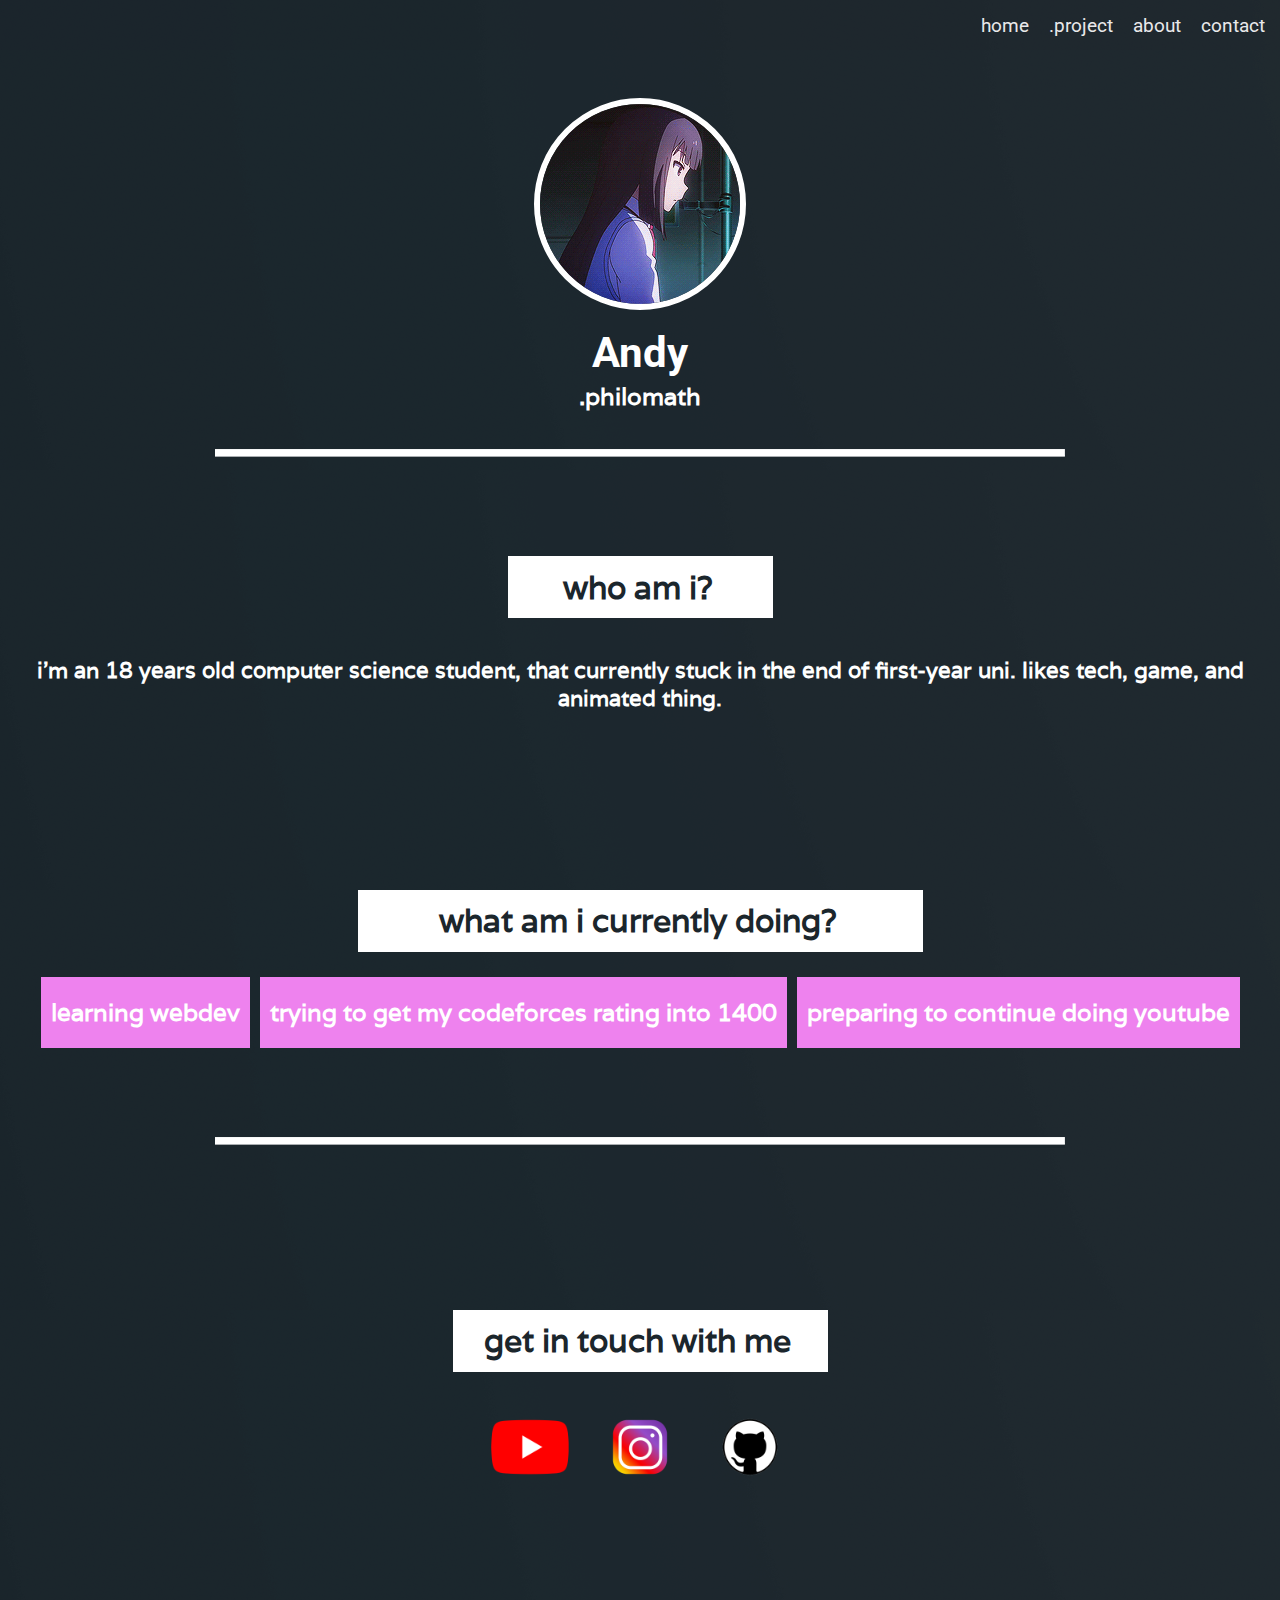
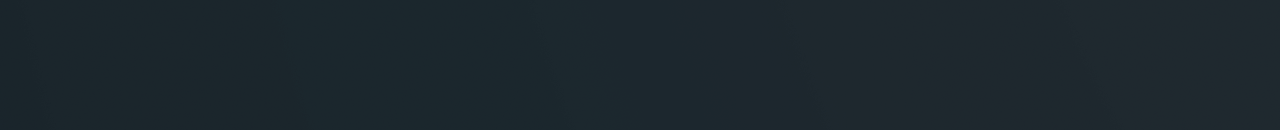
==== index.html @ 6e08b859 "Add files via upload" ====
<!DOCTYPE html>
<html>
    <head>
        <link rel="shortcut icon" href="favicon.ico"/>
        <link rel="stylesheet" href="style.css">
        <link href="https://fonts.googleapis.com/css2?family=Varela&display=swap" rel="stylesheet">
        <link href="https://fonts.googleapis.com/css2?family=Roboto:wght@900&display=swap" rel="stylesheet">
    </head>
    <body>
        <header>
            <nav class = "containerNav">
                <ul>
                    <li><a href = "index.html">home</a></li>
                    <li><a href = "notfound.html">.project</a></li>
                    <li><a href = "#about">about</a></li>
                    <li><a href = "#contact">contact</a></li>
                </ul>
            </nav>
        </header>
        <div class = "content">
            <div>
                <img src = "img/pic.gif" class = "pic"/>
            </div>
            <div class = "text_in_content">
                <h1>Andy</h1>
                <h3>.philomath</h3>
            </div>
            <div>
                <img src="img/whiteLine.png" class = "line_pic">
            </div>
        </div>
        <div id = "about">
            <div class = "sContent">
                <div class = "boxed_text">
                    <h1 class = "boxed">who am i?</h1>
                </div>
                <div class = "description">
                    <p>
                        <strong>i'm an 18 years old computer science student, that currently stuck in the end of first-year uni. likes tech, game, and animated thing.</strong> 
                    </p>
                </div>
            </div>
        </div>
        <div class = "sContento">
            <div class = "boxed_texto">
                <h1 class = "boxed">what am i currently doing?</h1>
            </div>
            <div class = "containerDesc">
                <div class = "webdev"><a href = "index.html"><h2>learning webdev</h2></a></div>
                <div class = "codeforces"><a><h2>trying to get my codeforces rating into 1400</h2></a></div>
                <div class = "youtube"><a><h2>preparing to continue doing youtube</h2></a></div>
            </div>
            <div>
                <img src="img/whiteLine.png" class = "line_pics">
            </div>
        </div>
        <div id = "contact">
            <div class = "sContents">
                <div class = "boxed_textt">
                    <h1 class = "boxed">get in touch with me</h1>
                </div>
                <div class = "containerDescPic">
                    <div class = "youtube"><a href = "https://www.youtube.com/channel/UCc-7RF9Koof6JtvcoySKASQ?view_as=subscriber" target="_blank"><img src="img/youtubeLogo.png"/></a></div>
                    <div class = "instagram"><a href = "https://www.instagram.com/butrahandisyaa/" target="_blank"><img src="img/instagramLogo.png"/></a></div>
                    <div class = "github"><a href = "https://github.com/Andyoshino" target="_blank"><img src="img/githubLogo.png"/></a></div>
                </div>
            </div>
        </div>
    </body>
</html>
---- style.css ----
<<<<<<< HEAD
html {
    scroll-behavior: smooth;
}

body {
    margin: 0;
    font-family: 'Roboto';
    background: rgb(33, 33, 44);
}

.containerNav {
    background-image: url("img/bgNav.png") ;
    opacity: 0.9;
    width: 100%;
    height: 50px;
    display: flex;
    justify-content: flex-end;
    align-items: center;
    color: white;
    font-size: 120%;
}

.containerNav ul li {
    display: inline-block;
    padding: 0 15px 0 0;
}

.content {
    color: white;
    width: 100%;
    height: 420px;
    background-image: url("img/bgNav.png");
    display: flex;
    justify-content: space-evenly;
    align-items: center;
    flex-direction: column;
}

.sContent {
    color: white;
    width: 100%;
    height: 420px;
    background-image: url("img/bgNav.png");
    display: flex;
    justify-content: space-evenly;
    align-items: center;
    flex-direction: column;
}

.sContento {
    color: white;
    width: 100%;
    height: 420px;
    background-image: url("img/bgNav.png");
    display: flex;
    justify-content: flex-start;
    align-items: center;
    flex-direction: column;
}

.pic {
    border-radius: 50%;
    position: relative;
    top: 42px;
    border: 6px solid white;
}

.text_in_content {
    text-align: center;
    font-size: 130%;
    position: relative;
    top: 22px;
}

.description {
    font-family: 'Varela';
    font-size: 135%;
    text-align: center;
    position: relative;
    top: -70px;
}

.descriptionto {
    font-family: 'Varela';
    font-size: 135%;
    text-align: center;
    position: relative;
    top: 20px;
}

h3 {
    font-family: 'Varela';
    position: relative;
    top: -25px
}

.line_pic {
    size: 5px;
}

.line_pics {
    size: 5px;
    position: relative;
    top: 100px;
}

a {
    text-decoration: none;
    color: inherit;
    transition: 0.3s;
    opacity: 1;
}

a:hover {
    opacity: 0.6;
}

.boxed_text {
    text-align: center;
    width: 250px;
    height: 60px;
    padding: 1px 10px 1px 5px;
    font-family: 'Varela';
    display: inline-block;
    color: #1b262c;
    background-color: white;
}

.boxed_textt {
    text-align: center;
    width: 360px;
    height: 60px;
    padding: 1px 10px 1px 5px;
    font-family: 'Varela';
    display: inline-block;
    color: #1b262c;
    background-color: white;
    po
}

.boxed_texto {
    text-align: center;
    width: 550px;
    height: 60px;
    padding: 1px 10px 1px 5px;
    font-family: 'Varela';
    display: inline-block;
    color: #1b262c;
    background-color: white;
}

.boxed {
    position: relative;
    top: -12px;
}

.containerDesc {
    font-family: 'Varela';
    display: flex;
    justify-content: space-around;
    align-items: center;
    position: relative;
    top: 20px;
}

.containerDesc div {
    margin: 5px;
    padding: 0 10px 0 10px;
    display: inline-block;
    background-color: violet;
    opacity: 1;
    transition: 0.1s;
}

.containerDesc div:hover {
    color: #1b262c;
    background-color: white;
}

.sContents {
    color: white;
    width: 100%;
    height: 420px;
    background-image: url("img/bgNav.png");
    display: flex;
    justify-content: flex-start;
    align-items: center;
    flex-direction: column;
}

.containerDescPic {
    font-family: 'Varela';
    display: flex;
    justify-content: space-around;
    align-items: center;
    position: relative;
    top: 20px;
}
.containerDescPic div {
    margin: 5px;
}
.containerDescPic div img {
    height: 100px;
    width: 100px;
    background-image: inherit;
    transition: 0.7s;
    border-radius: 100%;
}

.containerDescPic div img:hover {
   border-radius: 50%;
   background-color: white;
}

.containerDescPic a {
    opacity: 1;
}

#notfound {
    background-image: url("img/bgNav.png");
    display: flex;
    justify-content: space-evenly;
    align-items: center;
    flex-direction: column;
    font-family: 'Varela';
    color: #1b262c;
}

#notfound .contentNotFound {
    text-align: center;
    display: block;
    background: white;
    position: relative;
    top: 400px;
    padding: 5px 15px 5px 15px;
=======

html {
    scroll-behavior: smooth;
}

body {
    font-family: Roboto;
    margin: 0;
    padding: 0;
    color: white;
}

.profile img {
    width: 50px;
    height: auto;
    position: relative;
    top: 14px;
}

nav {
    width: 100%;
    background-image: url("images/bodyBackgroundRev.png");
    display: block;
    top: 0;
}
nav ul {
    text-align: right;
    margin: 0;
    padding: 0;
}
nav ul li {
    color: white;
    display: inline-block;
    padding: 0 40px 0 0;
    position: relative;
    right: 40px;
}

#home {
    text-align: center;
    background-image: url("images/bodyBackgroundRev.png");
    background-size: 100%;
    font-size: 150%;
    height: 1500px;
    display: inline-block;
    width:100%;
    position: auto;
    margin: 0;
    padding: 0;
}

footer {
    background-image: url("images/bodyBackgroundRev.png");
    height: 50px;
    width: 100%;
    text-align: center;
}
footer div {
    color: white;
}
footer div ul {
    list-style-type: none;
}
footer div ul li {
    position: relative;
    top: 15px;
    display: inline-block;
    font-size: 120%;
}
#info {
    margin: 0px;
    padding: 0px;
    text-align: center;
    background: white;
    height: 1000px;
    display: inline-block;
    width:100%;
    font-size: 200%;
    position: auto;
    top: 900px;
}

a {
    text-decoration: none;
    color: inherit;
}

.clickable {
    color: #152127;
    padding: 5px 10px;
    background-color: white;
    border-radius: 10px;
    opacity: 0.6;
    transition: 0.3s;
}
.clickable:hover {
    opacity: 1;
}

.navClickable a {
    opacity: 1;
    transition: 0.3s;
}
.navClickable a:hover {
    opacity: 0.6;
}


.coolThing {
    position: fixed;
    bottom: 5px;
    color: black;
}

.pesan {
    padding: 15%;
}
.white {
    color: #152027;
    position: relative;
    top: 120px;
}
#pesanSalam {
    font-family: Arial, Helvetica, sans-serif;
    color: #152127;
    background: white;
    display: inline-table;
    padding: 1px 5px;
}
/* changeBg.html */
#changeBg {
    color: black;
    background: white;
>>>>>>> 2e26b08b5273257c3ab16e87a4d7effd8ab40610
}
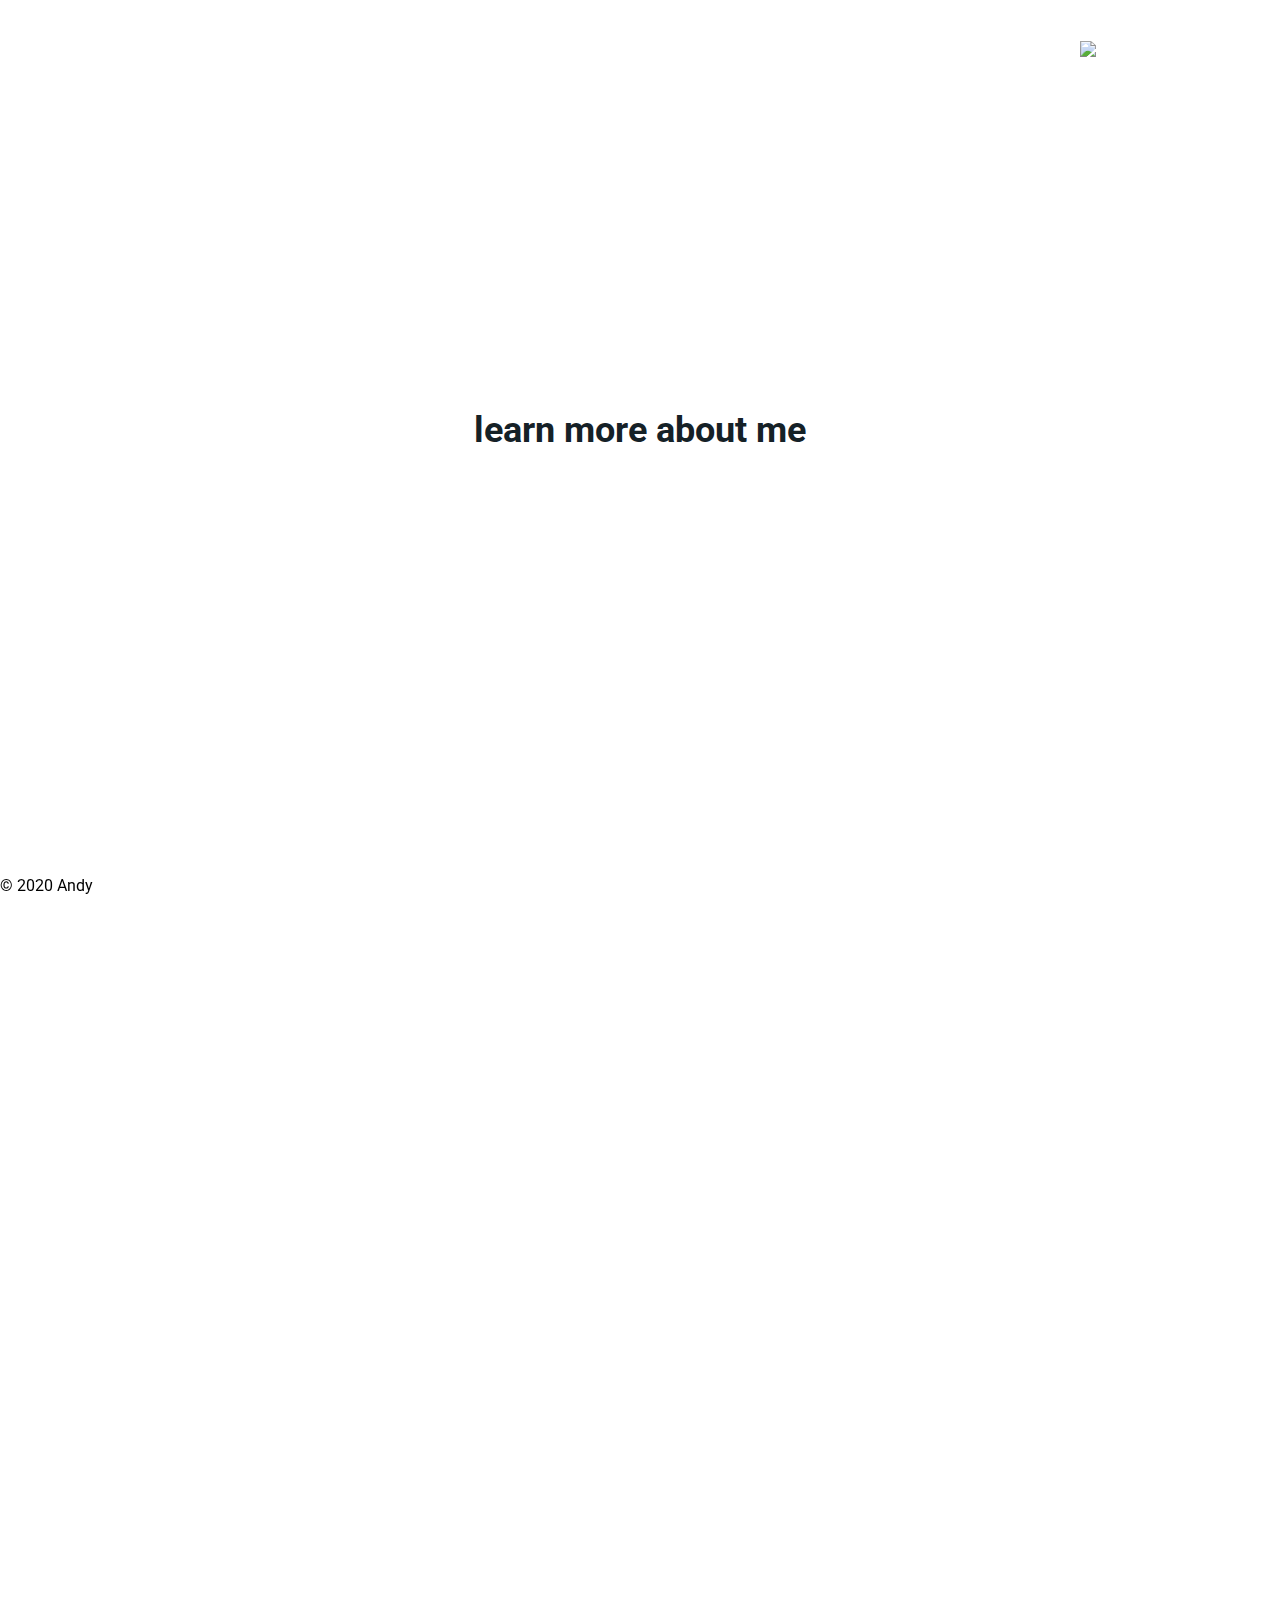
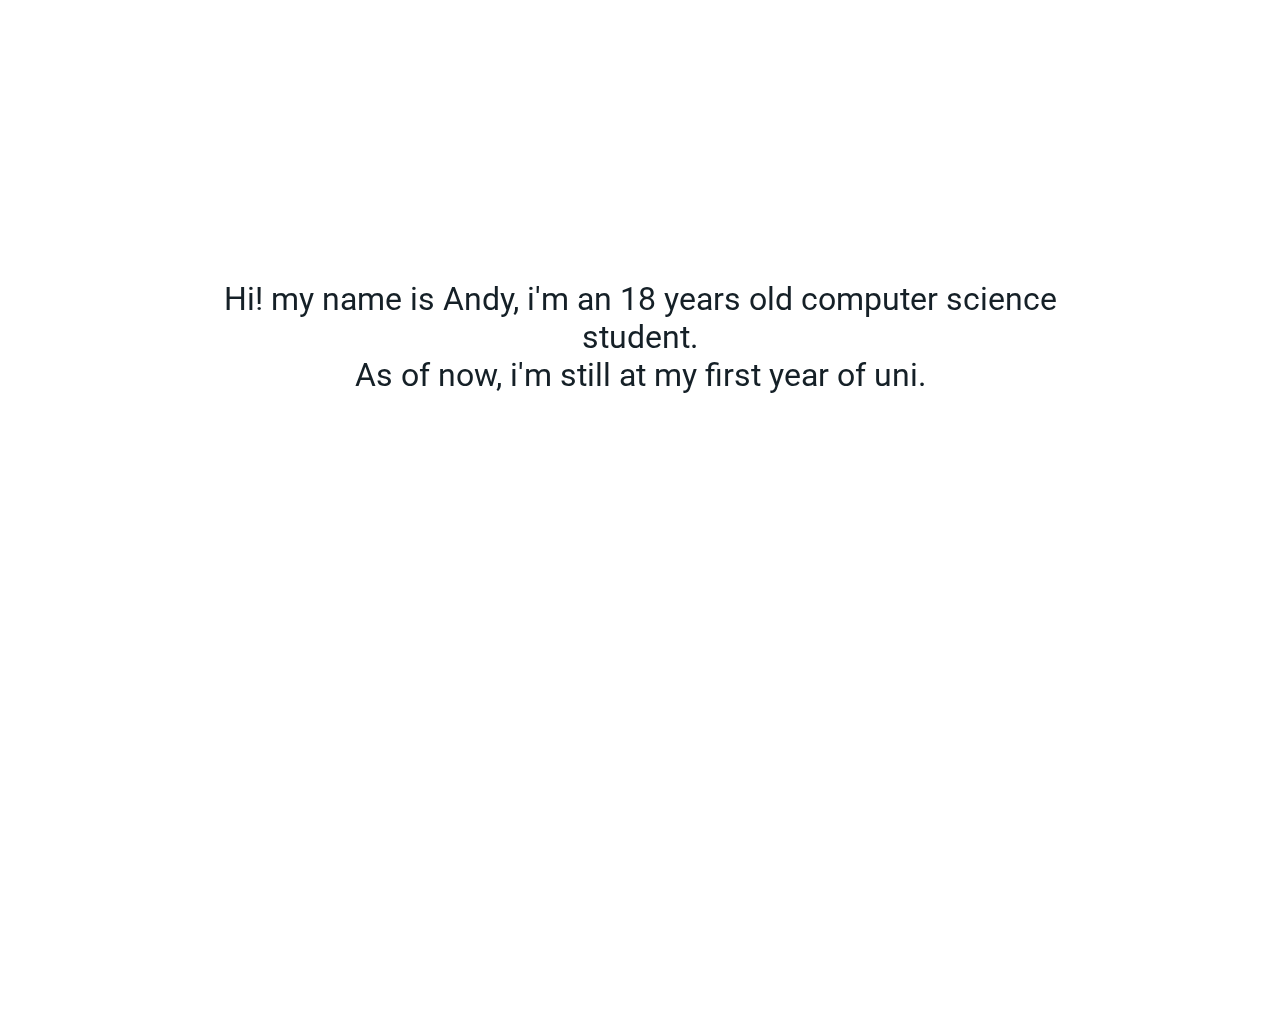
==== commit b52501fa: "Added some scripts" ====
--- a/index.html
+++ b/index.html
@@ -1,70 +1,54 @@
-<!DOCTYPE html>
-<html>
-    <head>
-        <link rel="shortcut icon" href="favicon.ico"/>
-        <link rel="stylesheet" href="style.css">
-        <link href="https://fonts.googleapis.com/css2?family=Varela&display=swap" rel="stylesheet">
-        <link href="https://fonts.googleapis.com/css2?family=Roboto:wght@900&display=swap" rel="stylesheet">
-    </head>
-    <body>
-        <header>
-            <nav class = "containerNav">
-                <ul>
-                    <li><a href = "index.html">home</a></li>
-                    <li><a href = "notfound.html">.project</a></li>
-                    <li><a href = "#about">about</a></li>
-                    <li><a href = "#contact">contact</a></li>
-                </ul>
-            </nav>
-        </header>
-        <div class = "content">
-            <div>
-                <img src = "img/pic.gif" class = "pic"/>
-            </div>
-            <div class = "text_in_content">
-                <h1>Andy</h1>
-                <h3>.philomath</h3>
-            </div>
-            <div>
-                <img src="img/whiteLine.png" class = "line_pic">
-            </div>
-        </div>
-        <div id = "about">
-            <div class = "sContent">
-                <div class = "boxed_text">
-                    <h1 class = "boxed">who am i?</h1>
-                </div>
-                <div class = "description">
-                    <p>
-                        <strong>i'm an 18 years old computer science student, that currently stuck in the end of first-year uni. likes tech, game, and animated thing.</strong> 
-                    </p>
-                </div>
-            </div>
-        </div>
-        <div class = "sContento">
-            <div class = "boxed_texto">
-                <h1 class = "boxed">what am i currently doing?</h1>
-            </div>
-            <div class = "containerDesc">
-                <div class = "webdev"><a href = "index.html"><h2>learning webdev</h2></a></div>
-                <div class = "codeforces"><a><h2>trying to get my codeforces rating into 1400</h2></a></div>
-                <div class = "youtube"><a><h2>preparing to continue doing youtube</h2></a></div>
-            </div>
-            <div>
-                <img src="img/whiteLine.png" class = "line_pics">
-            </div>
-        </div>
-        <div id = "contact">
-            <div class = "sContents">
-                <div class = "boxed_textt">
-                    <h1 class = "boxed">get in touch with me</h1>
-                </div>
-                <div class = "containerDescPic">
-                    <div class = "youtube"><a href = "https://www.youtube.com/channel/UCc-7RF9Koof6JtvcoySKASQ?view_as=subscriber" target="_blank"><img src="img/youtubeLogo.png"/></a></div>
-                    <div class = "instagram"><a href = "https://www.instagram.com/butrahandisyaa/" target="_blank"><img src="img/instagramLogo.png"/></a></div>
-                    <div class = "github"><a href = "https://github.com/Andyoshino" target="_blank"><img src="img/githubLogo.png"/></a></div>
-                </div>
-            </div>
-        </div>
-    </body>
-</html>+<!DOCTYPE html>
+<html>
+    <head>
+        <!-- Head -->
+        <title>AndyDev</title>
+        <link rel="stylesheet" href="style.css">
+        <link rel="shortcut icon" href="favicon.ico"/>
+        <script src = "js/script.js"></script>
+        <link href="https://fonts.googleapis.com/css2?family=Roboto:wght@900&display=swap" rel="stylesheet">
+    </head>
+    <body>
+        <header>
+            <!-- bagian header -->
+            <!-- untuk pp -->
+            <nav>
+                <!-- Buttons to click -->
+                <ul>
+                    <li><h2><a href = "index.html">Home</a></h2></li>
+                    <li><h2><a href = "#info">About</a></h2></li>
+                    <li class = "profile">
+                        <img src="images/myPhoto.png" alt="Emma Watson">
+                    </li>
+                </ul>
+            </nav>
+        </header>
+        <div class = "coolThing">
+            © 2020 Andy
+        </div>
+        <div id = "home">
+            <div id = "pesanSalam"></div>
+            <script type="text/javascript">
+                window.onload = changeSalam();
+            </script>
+            <div class = "pesan">
+                <h1>cs student, tech enthusiast, dying.</h1>
+                <h2><a href = #info class = "clickable">learn more about me</a></h2>
+            </div>
+        </div>
+        <div id = "info">
+            <div class = "pesan white">
+                Hi! my name is Andy, i'm an 18 years old computer science student. <br/>
+                As of now, i'm still at my first year of uni.
+            </div>
+        </div>
+        <footer>
+            <div>
+                <ul>
+                    <li><a href = "https://www.youtube.com/channel/UCc-7RF9Koof6JtvcoySKASQ?view_as=subscriber">YouTube</a></li>
+                    <li><a href = "https://www.instagram.com/butrahandisyaa/">Instagram</a></li>
+                </ul>
+            </div>
+        </footer>
+    </body>
+</html>
--- a/style.css
+++ b/style.css
@@ -1,372 +1,117 @@
-<<<<<<< HEAD
+
 html {
     scroll-behavior: smooth;
 }
 
 body {
+    font-family: Roboto;
     margin: 0;
-    font-family: 'Roboto';
-    background: rgb(33, 33, 44);
+    padding: 0;
+    color: white;
 }
 
-.containerNav {
-    background-image: url("img/bgNav.png") ;
-    opacity: 0.9;
+.profile img {
+    width: 50px;
+    height: auto;
+    position: relative;
+    top: 14px;
+}
+
+nav {
     width: 100%;
+    background-image: url("images/bodyBackgroundRev.png");
+    display: block;
+    top: 0;
+}
+nav ul {
+    text-align: right;
+    margin: 0;
+    padding: 0;
+}
+nav ul li {
+    color: white;
+    display: inline-block;
+    padding: 0 40px 0 0;
+    position: relative;
+    right: 40px;
+}
+
+#home {
+    text-align: center;
+    background-image: url("images/bodyBackgroundRev.png");
+    background-size: 100%;
+    font-size: 150%;
+    height: 1500px;
+    display: inline-block;
+    width:100%;
+    position: auto;
+    margin: 0;
+    padding: 0;
+}
+
+footer {
+    background-image: url("images/bodyBackgroundRev.png");
     height: 50px;
-    display: flex;
-    justify-content: flex-end;
-    align-items: center;
+    width: 100%;
+    text-align: center;
+}
+footer div {
     color: white;
+}
+footer div ul {
+    list-style-type: none;
+}
+footer div ul li {
+    position: relative;
+    top: 15px;
+    display: inline-block;
     font-size: 120%;
 }
-
-.containerNav ul li {
+#info {
+    margin: 0px;
+    padding: 0px;
+    text-align: center;
+    background: white;
+    height: 1000px;
     display: inline-block;
-    padding: 0 15px 0 0;
-}
-
-.content {
-    color: white;
-    width: 100%;
-    height: 420px;
-    background-image: url("img/bgNav.png");
-    display: flex;
-    justify-content: space-evenly;
-    align-items: center;
-    flex-direction: column;
-}
-
-.sContent {
-    color: white;
-    width: 100%;
-    height: 420px;
-    background-image: url("img/bgNav.png");
-    display: flex;
-    justify-content: space-evenly;
-    align-items: center;
-    flex-direction: column;
-}
-
-.sContento {
-    color: white;
-    width: 100%;
-    height: 420px;
-    background-image: url("img/bgNav.png");
-    display: flex;
-    justify-content: flex-start;
-    align-items: center;
-    flex-direction: column;
-}
-
-.pic {
-    border-radius: 50%;
-    position: relative;
-    top: 42px;
-    border: 6px solid white;
-}
-
-.text_in_content {
-    text-align: center;
-    font-size: 130%;
-    position: relative;
-    top: 22px;
-}
-
-.description {
-    font-family: 'Varela';
-    font-size: 135%;
-    text-align: center;
-    position: relative;
-    top: -70px;
-}
-
-.descriptionto {
-    font-family: 'Varela';
-    font-size: 135%;
-    text-align: center;
-    position: relative;
-    top: 20px;
-}
-
-h3 {
-    font-family: 'Varela';
-    position: relative;
-    top: -25px
-}
-
-.line_pic {
-    size: 5px;
-}
-
-.line_pics {
-    size: 5px;
-    position: relative;
-    top: 100px;
+    width:100%;
+    font-size: 200%;
+    position: auto;
+    top: 900px;
 }
 
 a {
     text-decoration: none;
     color: inherit;
-    transition: 0.3s;
-    opacity: 1;
 }
 
-a:hover {
-    opacity: 0.6;
+.clickable {
+    color: #152127;
+    padding: 5px 10px;
+    background-color: white;
+    border-radius: 10px;
 }
 
-.boxed_text {
-    text-align: center;
-    width: 250px;
-    height: 60px;
-    padding: 1px 10px 1px 5px;
-    font-family: 'Varela';
-    display: inline-block;
-    color: #1b262c;
-    background-color: white;
+
+.coolThing {
+    position: fixed;
+    bottom: 5px;
+    color: black;
 }
 
-.boxed_textt {
-    text-align: center;
-    width: 360px;
-    height: 60px;
-    padding: 1px 10px 1px 5px;
-    font-family: 'Varela';
-    display: inline-block;
-    color: #1b262c;
-    background-color: white;
-    po
+.pesan {
+    padding: 15%;
 }
-
-.boxed_texto {
-    text-align: center;
-    width: 550px;
-    height: 60px;
-    padding: 1px 10px 1px 5px;
-    font-family: 'Varela';
-    display: inline-block;
-    color: #1b262c;
-    background-color: white;
+.white {
+    color: #152027;
+    position: relative;
+    top: 120px;
 }
-
-.boxed {
-    position: relative;
-    top: -12px;
+#pesanSalam {
+    font-family: Arial, Helvetica, sans-serif;
 }
-
-.containerDesc {
-    font-family: 'Varela';
-    display: flex;
-    justify-content: space-around;
-    align-items: center;
-    position: relative;
-    top: 20px;
-}
-
-.containerDesc div {
-    margin: 5px;
-    padding: 0 10px 0 10px;
-    display: inline-block;
-    background-color: violet;
-    opacity: 1;
-    transition: 0.1s;
-}
-
-.containerDesc div:hover {
-    color: #1b262c;
-    background-color: white;
-}
-
-.sContents {
-    color: white;
-    width: 100%;
-    height: 420px;
-    background-image: url("img/bgNav.png");
-    display: flex;
-    justify-content: flex-start;
-    align-items: center;
-    flex-direction: column;
-}
-
-.containerDescPic {
-    font-family: 'Varela';
-    display: flex;
-    justify-content: space-around;
-    align-items: center;
-    position: relative;
-    top: 20px;
-}
-.containerDescPic div {
-    margin: 5px;
-}
-.containerDescPic div img {
-    height: 100px;
-    width: 100px;
-    background-image: inherit;
-    transition: 0.7s;
-    border-radius: 100%;
-}
-
-.containerDescPic div img:hover {
-   border-radius: 50%;
-   background-color: white;
-}
-
-.containerDescPic a {
-    opacity: 1;
-}
-
-#notfound {
-    background-image: url("img/bgNav.png");
-    display: flex;
-    justify-content: space-evenly;
-    align-items: center;
-    flex-direction: column;
-    font-family: 'Varela';
-    color: #1b262c;
-}
-
-#notfound .contentNotFound {
-    text-align: center;
-    display: block;
+/* changeBg.html */
+#changeBg {
+    color: black;
     background: white;
-    position: relative;
-    top: 400px;
-    padding: 5px 15px 5px 15px;
-=======
-
-html {
-    scroll-behavior: smooth;
-}
-
-body {
-    font-family: Roboto;
-    margin: 0;
-    padding: 0;
-    color: white;
-}
-
-.profile img {
-    width: 50px;
-    height: auto;
-    position: relative;
-    top: 14px;
-}
-
-nav {
-    width: 100%;
-    background-image: url("images/bodyBackgroundRev.png");
-    display: block;
-    top: 0;
-}
-nav ul {
-    text-align: right;
-    margin: 0;
-    padding: 0;
-}
-nav ul li {
-    color: white;
-    display: inline-block;
-    padding: 0 40px 0 0;
-    position: relative;
-    right: 40px;
-}
-
-#home {
-    text-align: center;
-    background-image: url("images/bodyBackgroundRev.png");
-    background-size: 100%;
-    font-size: 150%;
-    height: 1500px;
-    display: inline-block;
-    width:100%;
-    position: auto;
-    margin: 0;
-    padding: 0;
-}
-
-footer {
-    background-image: url("images/bodyBackgroundRev.png");
-    height: 50px;
-    width: 100%;
-    text-align: center;
-}
-footer div {
-    color: white;
-}
-footer div ul {
-    list-style-type: none;
-}
-footer div ul li {
-    position: relative;
-    top: 15px;
-    display: inline-block;
-    font-size: 120%;
-}
-#info {
-    margin: 0px;
-    padding: 0px;
-    text-align: center;
-    background: white;
-    height: 1000px;
-    display: inline-block;
-    width:100%;
-    font-size: 200%;
-    position: auto;
-    top: 900px;
-}
-
-a {
-    text-decoration: none;
-    color: inherit;
-}
-
-.clickable {
-    color: #152127;
-    padding: 5px 10px;
-    background-color: white;
-    border-radius: 10px;
-    opacity: 0.6;
-    transition: 0.3s;
-}
-.clickable:hover {
-    opacity: 1;
-}
-
-.navClickable a {
-    opacity: 1;
-    transition: 0.3s;
-}
-.navClickable a:hover {
-    opacity: 0.6;
-}
-
-
-.coolThing {
-    position: fixed;
-    bottom: 5px;
-    color: black;
-}
-
-.pesan {
-    padding: 15%;
-}
-.white {
-    color: #152027;
-    position: relative;
-    top: 120px;
-}
-#pesanSalam {
-    font-family: Arial, Helvetica, sans-serif;
-    color: #152127;
-    background: white;
-    display: inline-table;
-    padding: 1px 5px;
-}
-/* changeBg.html */
-#changeBg {
-    color: black;
-    background: white;
->>>>>>> 2e26b08b5273257c3ab16e87a4d7effd8ab40610
 }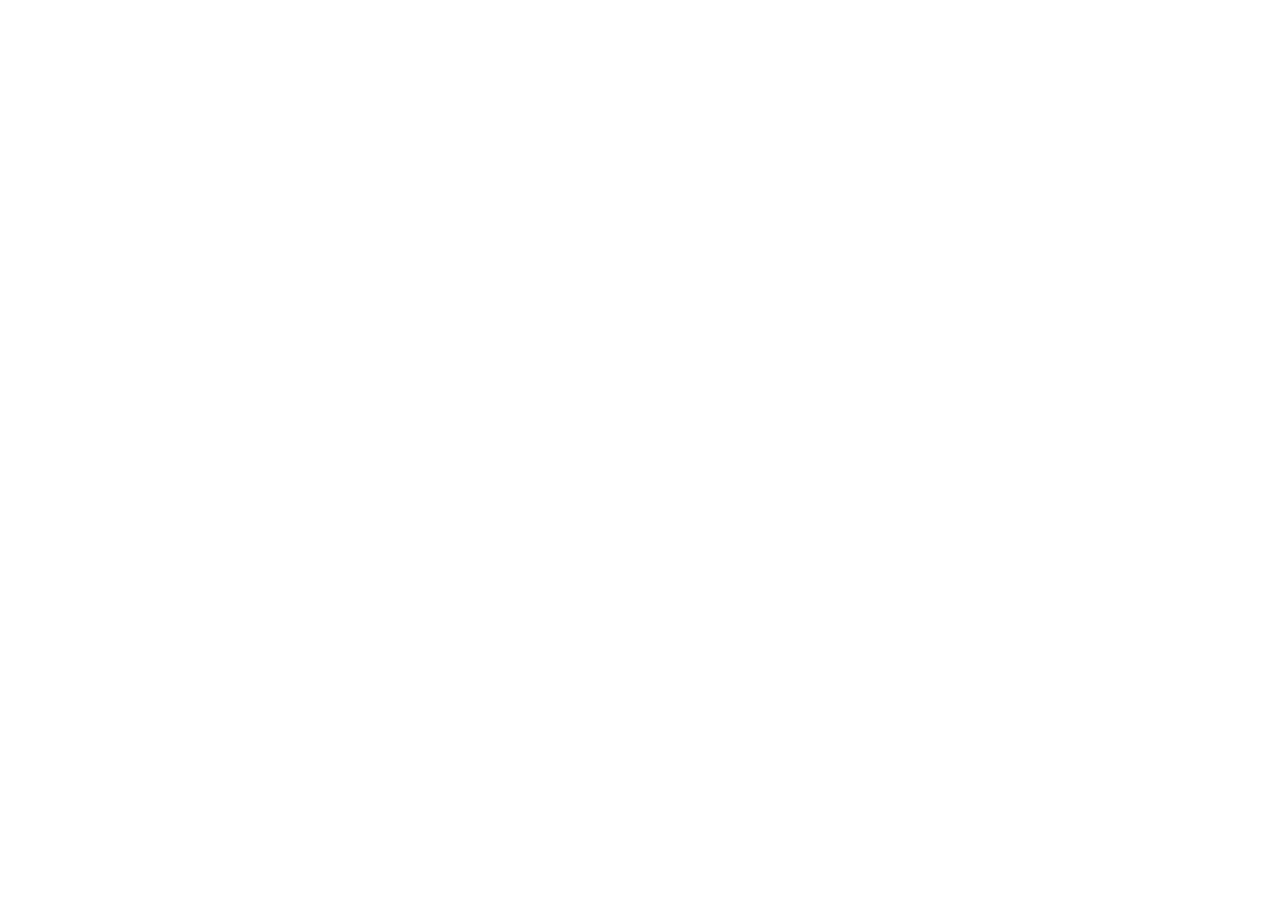
==== commit 2901f799: "Update index.html" ====
--- a/index.html
+++ b/index.html
@@ -1,54 +1,71 @@
-<!DOCTYPE html>
-<html>
-    <head>
-        <!-- Head -->
-        <title>AndyDev</title>
-        <link rel="stylesheet" href="style.css">
-        <link rel="shortcut icon" href="favicon.ico"/>
-        <script src = "js/script.js"></script>
-        <link href="https://fonts.googleapis.com/css2?family=Roboto:wght@900&display=swap" rel="stylesheet">
-    </head>
-    <body>
-        <header>
-            <!-- bagian header -->
-            <!-- untuk pp -->
-            <nav>
-                <!-- Buttons to click -->
-                <ul>
-                    <li><h2><a href = "index.html">Home</a></h2></li>
-                    <li><h2><a href = "#info">About</a></h2></li>
-                    <li class = "profile">
-                        <img src="images/myPhoto.png" alt="Emma Watson">
-                    </li>
-                </ul>
-            </nav>
-        </header>
-        <div class = "coolThing">
-            © 2020 Andy
-        </div>
-        <div id = "home">
-            <div id = "pesanSalam"></div>
-            <script type="text/javascript">
-                window.onload = changeSalam();
-            </script>
-            <div class = "pesan">
-                <h1>cs student, tech enthusiast, dying.</h1>
-                <h2><a href = #info class = "clickable">learn more about me</a></h2>
-            </div>
-        </div>
-        <div id = "info">
-            <div class = "pesan white">
-                Hi! my name is Andy, i'm an 18 years old computer science student. <br/>
-                As of now, i'm still at my first year of uni.
-            </div>
-        </div>
-        <footer>
-            <div>
-                <ul>
-                    <li><a href = "https://www.youtube.com/channel/UCc-7RF9Koof6JtvcoySKASQ?view_as=subscriber">YouTube</a></li>
-                    <li><a href = "https://www.instagram.com/butrahandisyaa/">Instagram</a></li>
-                </ul>
-            </div>
-        </footer>
-    </body>
-</html>
+<!DOCTYPE html>
+<html>
+    <head>
+        <title>Andy Dev<title/>
+        <link rel="shortcut icon" href="favicon.ico"/>
+        <link rel="stylesheet" href="style.css">
+        <link href="https://fonts.googleapis.com/css2?family=Varela&display=swap" rel="stylesheet">
+        <link href="https://fonts.googleapis.com/css2?family=Roboto:wght@900&display=swap" rel="stylesheet">
+    </head>
+    <body>
+        <header>
+            <nav class = "containerNav">
+                <ul>
+                    <li><a href = "index.html">home</a></li>
+                    <li><a href = "notfound.html">.project</a></li>
+                    <li><a href = "#about">about</a></li>
+                    <li><a href = "#contact">contact</a></li>
+                </ul>
+            </nav>
+        </header>
+        <div class = "content">
+            <div>
+                <img src = "img/pic.gif" class = "pic"/>
+            </div>
+            <div class = "text_in_content">
+                <h1>Andy</h1>
+                <h3>.philomath</h3>
+            </div>
+            <div>
+                <img src="img/whiteLine.png" class = "line_pic">
+            </div>
+        </div>
+        <div id = "about">
+            <div class = "sContent">
+                <div class = "boxed_text">
+                    <h1 class = "boxed">who am i?</h1>
+                </div>
+                <div class = "description">
+                    <p>
+                        <strong>i'm an 18 years old computer science student, that currently stuck in the end of first-year uni. likes tech, game, and animated thing.</strong> 
+                    </p>
+                </div>
+            </div>
+        </div>
+        <div class = "sContento">
+            <div class = "boxed_texto">
+                <h1 class = "boxed">what am i currently doing?</h1>
+            </div>
+            <div class = "containerDesc">
+                <div class = "webdev"><a href = "index.html"><h2>learning webdev</h2></a></div>
+                <div class = "codeforces"><a><h2>trying to get my codeforces rating into 1400</h2></a></div>
+                <div class = "youtube"><a><h2>preparing to continue doing youtube</h2></a></div>
+            </div>
+            <div>
+                <img src="img/whiteLine.png" class = "line_pics">
+            </div>
+        </div>
+        <div id = "contact">
+            <div class = "sContents">
+                <div class = "boxed_textt">
+                    <h1 class = "boxed">get in touch with me</h1>
+                </div>
+                <div class = "containerDescPic">
+                    <div class = "youtube"><a href = "https://www.youtube.com/channel/UCc-7RF9Koof6JtvcoySKASQ?view_as=subscriber" target="_blank"><img src="img/youtubeLogo.png"/></a></div>
+                    <div class = "instagram"><a href = "https://www.instagram.com/butrahandisyaa/" target="_blank"><img src="img/instagramLogo.png"/></a></div>
+                    <div class = "github"><a href = "https://github.com/Andyoshino" target="_blank"><img src="img/githubLogo.png"/></a></div>
+                </div>
+            </div>
+        </div>
+    </body>
+</html>
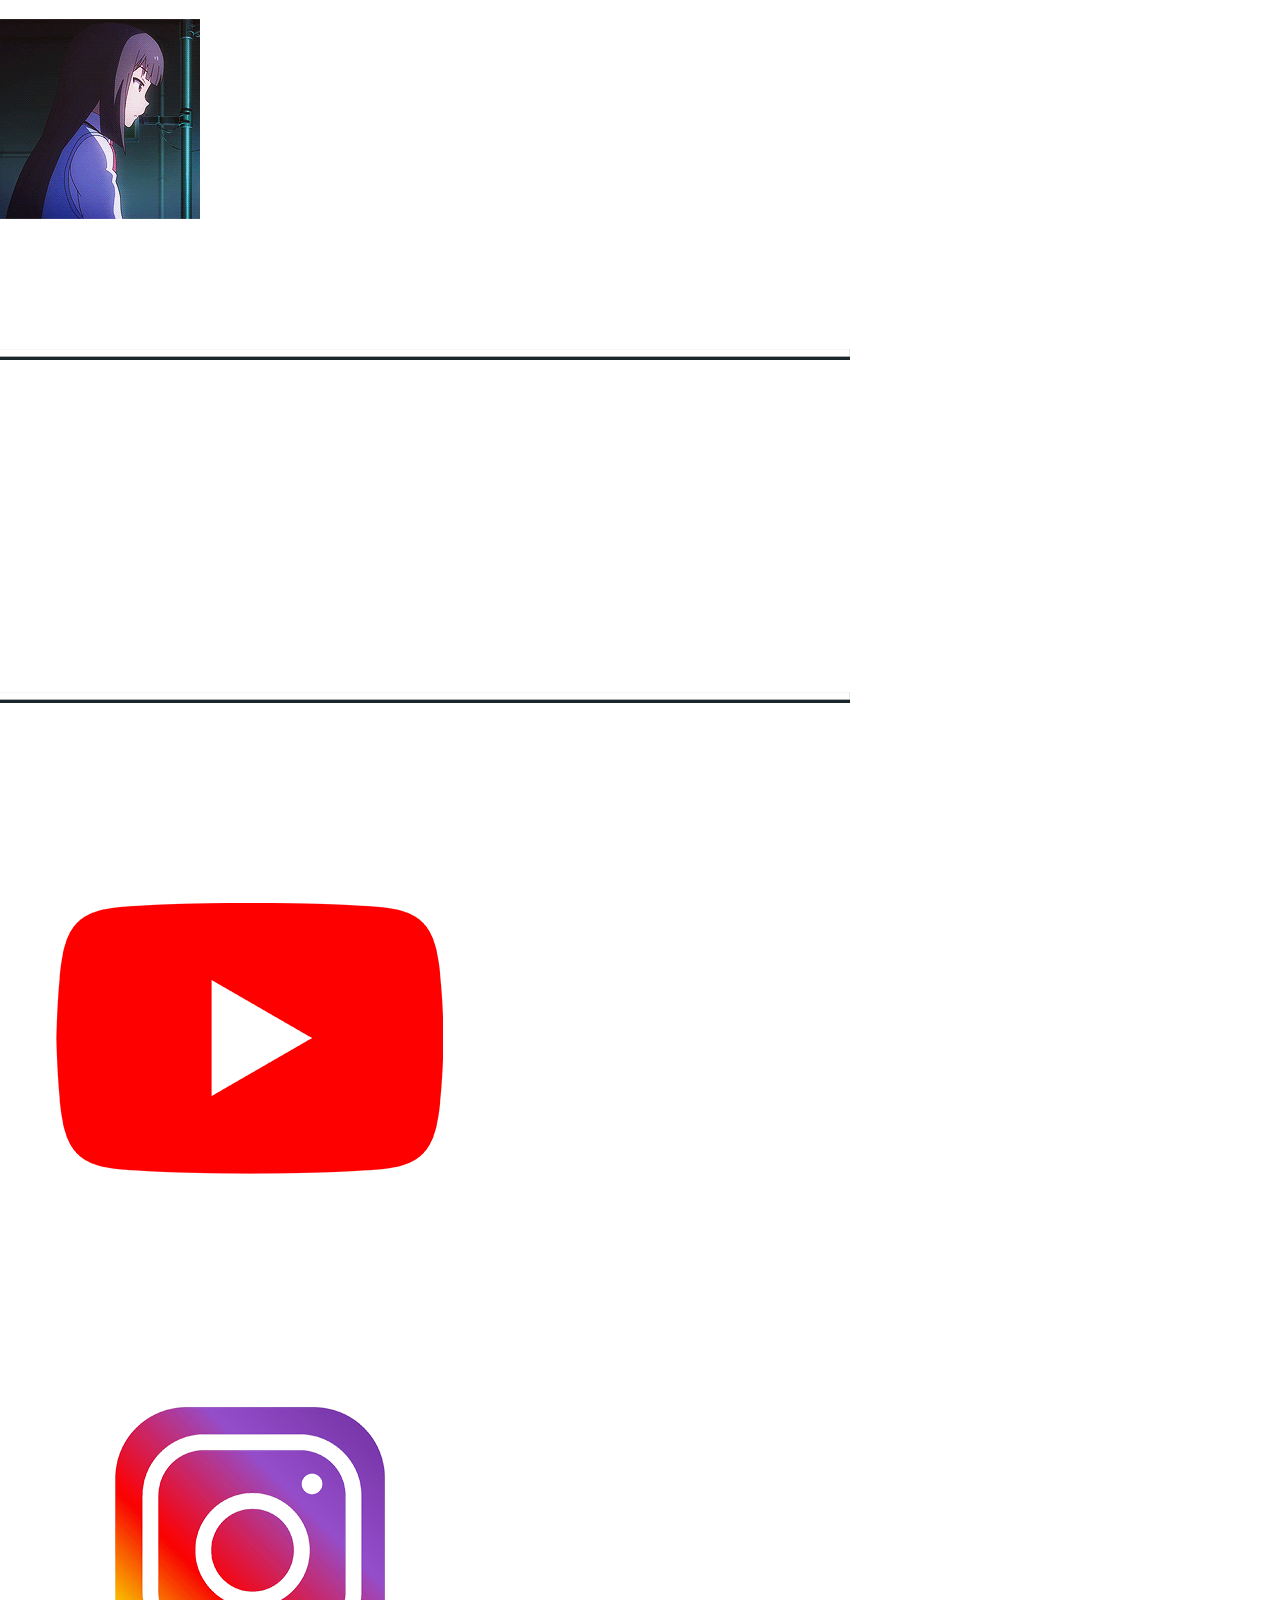
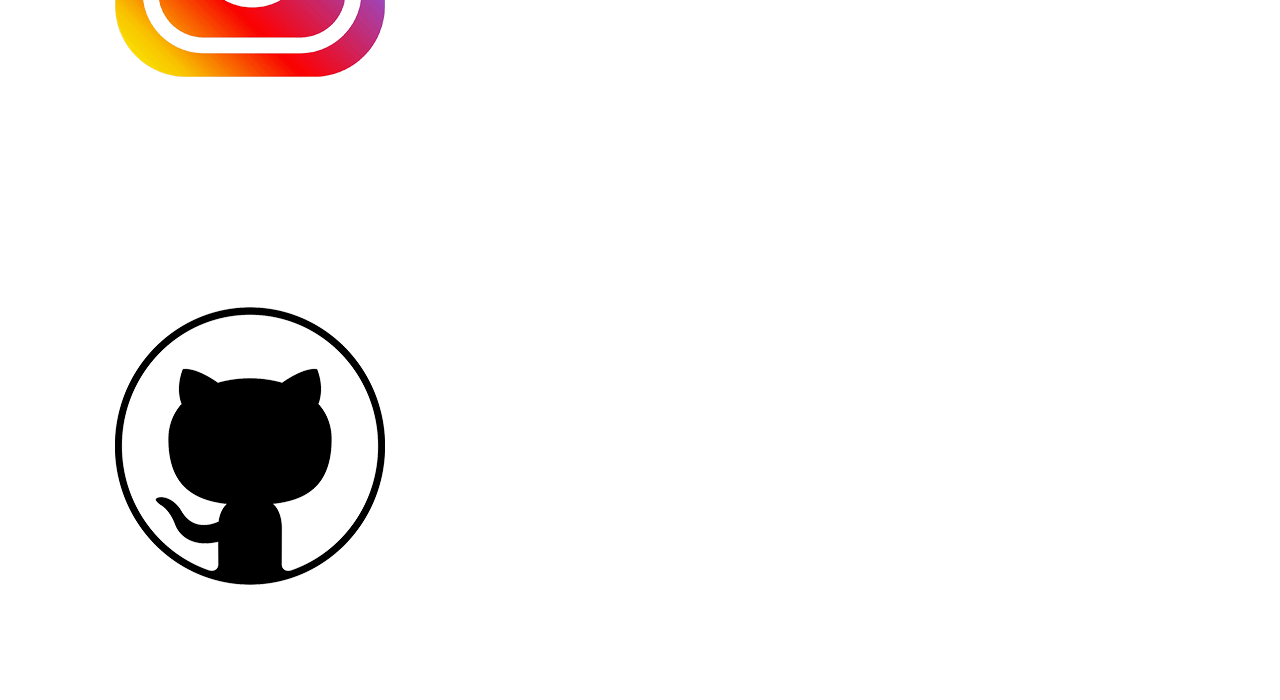
==== commit 4166d8a1: "Update index.html" ====
--- a/index.html
+++ b/index.html
@@ -1,7 +1,7 @@
 <!DOCTYPE html>
 <html>
     <head>
-        <title>Andy Dev<title/>
+        <title>Andy Dev</title>
         <link rel="shortcut icon" href="favicon.ico"/>
         <link rel="stylesheet" href="style.css">
         <link href="https://fonts.googleapis.com/css2?family=Varela&display=swap" rel="stylesheet">
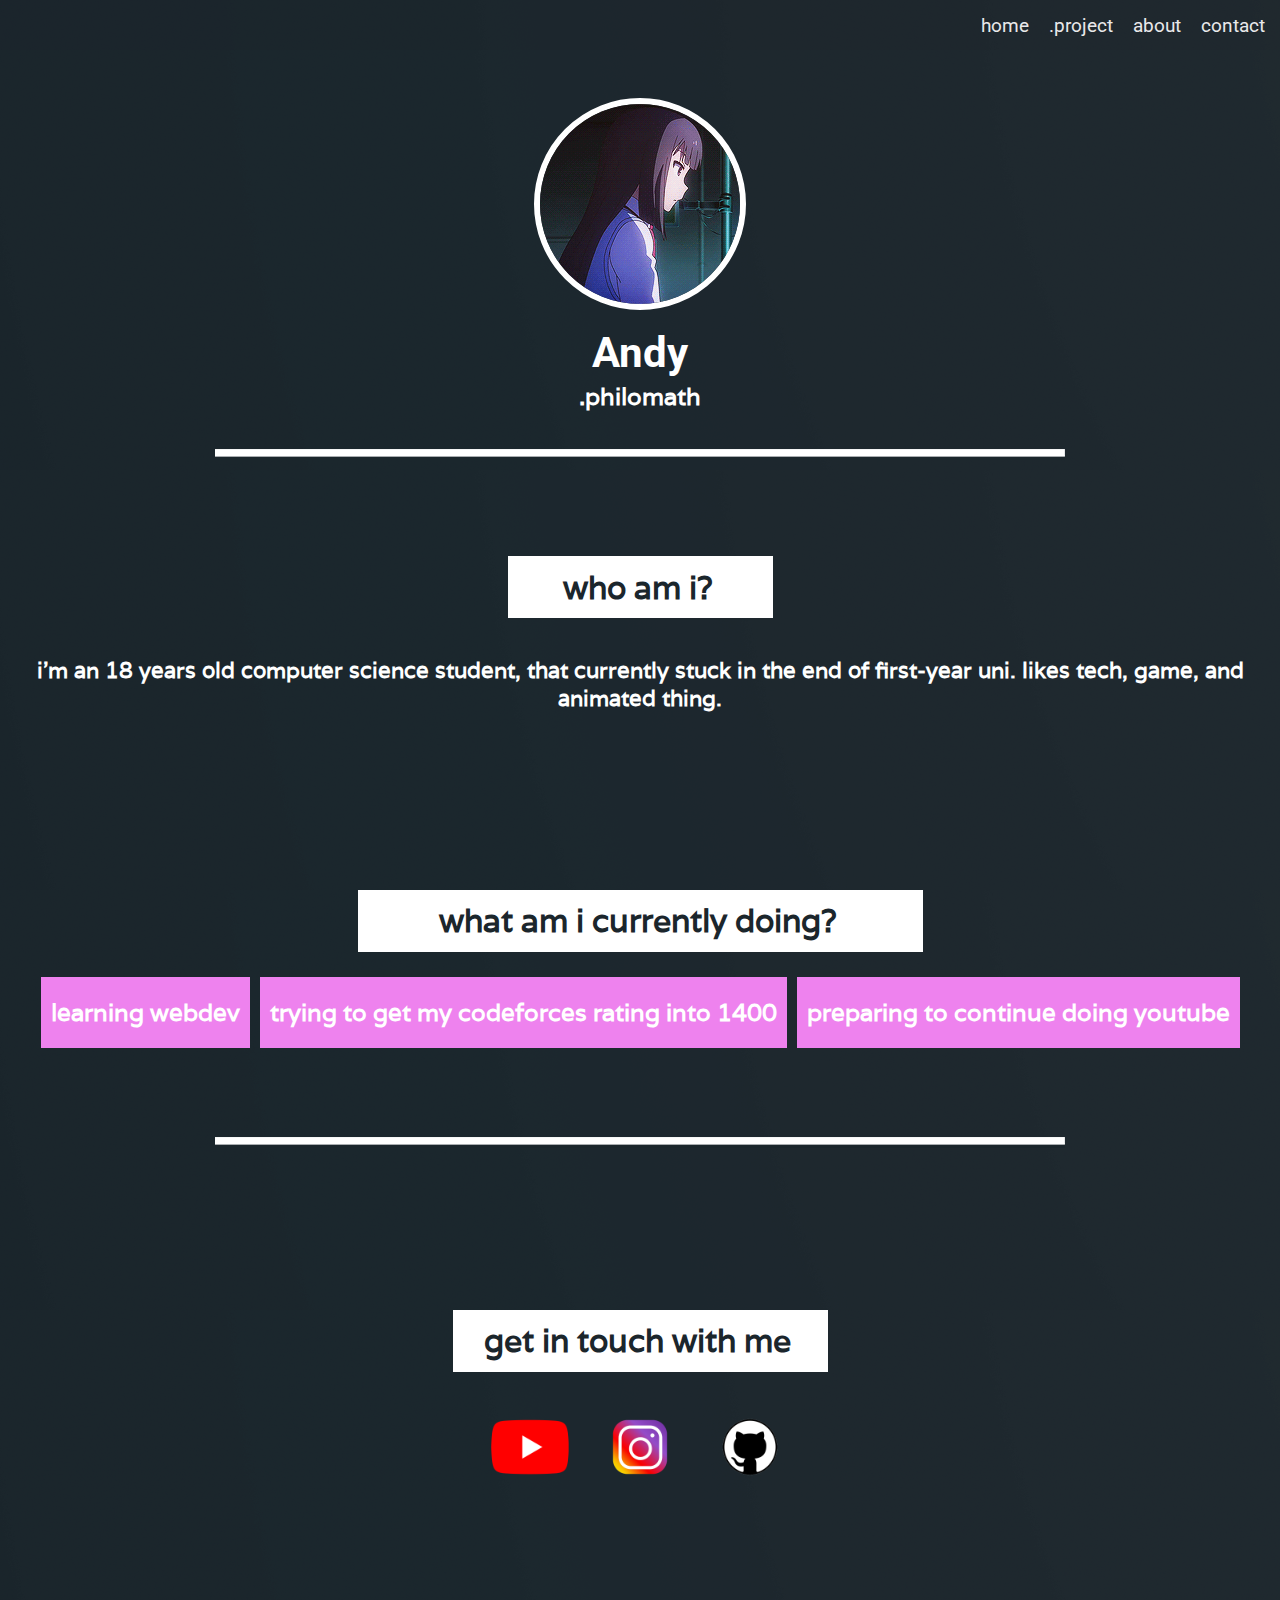
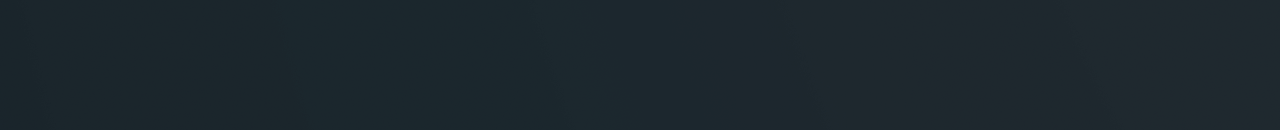
==== commit a1e1b5aa: "added 1 proj" ====
--- a/index.html
+++ b/index.html
@@ -12,7 +12,7 @@
             <nav class = "containerNav">
                 <ul>
                     <li><a href = "index.html">home</a></li>
-                    <li><a href = "notfound.html">.project</a></li>
+                    <li><a href = "projects.html">.project</a></li>
                     <li><a href = "#about">about</a></li>
                     <li><a href = "#contact">contact</a></li>
                 </ul>
@@ -47,7 +47,7 @@
                 <h1 class = "boxed">what am i currently doing?</h1>
             </div>
             <div class = "containerDesc">
-                <div class = "webdev"><a href = "index.html"><h2>learning webdev</h2></a></div>
+                <div class = "webdev"><a><h2>learning webdev</h2></a></div>
                 <div class = "codeforces"><a><h2>trying to get my codeforces rating into 1400</h2></a></div>
                 <div class = "youtube"><a><h2>preparing to continue doing youtube</h2></a></div>
             </div>
--- a/style.css
+++ b/style.css
@@ -1,117 +1,265 @@
-
-html {
-    scroll-behavior: smooth;
-}
-
-body {
-    font-family: Roboto;
-    margin: 0;
-    padding: 0;
-    color: white;
-}
-
-.profile img {
-    width: 50px;
-    height: auto;
-    position: relative;
-    top: 14px;
-}
-
-nav {
-    width: 100%;
-    background-image: url("images/bodyBackgroundRev.png");
-    display: block;
-    top: 0;
-}
-nav ul {
-    text-align: right;
-    margin: 0;
-    padding: 0;
-}
-nav ul li {
-    color: white;
-    display: inline-block;
-    padding: 0 40px 0 0;
-    position: relative;
-    right: 40px;
-}
-
-#home {
-    text-align: center;
-    background-image: url("images/bodyBackgroundRev.png");
-    background-size: 100%;
-    font-size: 150%;
-    height: 1500px;
-    display: inline-block;
-    width:100%;
-    position: auto;
-    margin: 0;
-    padding: 0;
-}
-
-footer {
-    background-image: url("images/bodyBackgroundRev.png");
-    height: 50px;
-    width: 100%;
-    text-align: center;
-}
-footer div {
-    color: white;
-}
-footer div ul {
-    list-style-type: none;
-}
-footer div ul li {
-    position: relative;
-    top: 15px;
-    display: inline-block;
-    font-size: 120%;
-}
-#info {
-    margin: 0px;
-    padding: 0px;
-    text-align: center;
-    background: white;
-    height: 1000px;
-    display: inline-block;
-    width:100%;
-    font-size: 200%;
-    position: auto;
-    top: 900px;
-}
-
-a {
-    text-decoration: none;
-    color: inherit;
-}
-
-.clickable {
-    color: #152127;
-    padding: 5px 10px;
-    background-color: white;
-    border-radius: 10px;
-}
-
-
-.coolThing {
-    position: fixed;
-    bottom: 5px;
-    color: black;
-}
-
-.pesan {
-    padding: 15%;
-}
-.white {
-    color: #152027;
-    position: relative;
-    top: 120px;
-}
-#pesanSalam {
-    font-family: Arial, Helvetica, sans-serif;
-}
-/* changeBg.html */
-#changeBg {
-    color: black;
-    background: white;
+html {
+    scroll-behavior: smooth;
+}
+
+body {
+    margin: 0;
+    font-family: 'Roboto';
+    background: rgb(33, 33, 44);
+}
+
+.containerNav {
+    background-image: url("img/bgNav.png") ;
+    opacity: 0.9;
+    width: 100%;
+    height: 50px;
+    display: flex;
+    justify-content: flex-end;
+    align-items: center;
+    color: white;
+    font-size: 120%;
+}
+
+.containerNav ul li {
+    display: inline-block;
+    padding: 0 15px 0 0;
+}
+
+.content {
+    color: white;
+    width: 100%;
+    height: 420px;
+    background-image: url("img/bgNav.png");
+    display: flex;
+    justify-content: space-evenly;
+    align-items: center;
+    flex-direction: column;
+}
+
+.sContent {
+    color: white;
+    width: 100%;
+    height: 420px;
+    background-image: url("img/bgNav.png");
+    display: flex;
+    justify-content: space-evenly;
+    align-items: center;
+    flex-direction: column;
+}
+
+.sContento {
+    color: white;
+    width: 100%;
+    height: 420px;
+    background-image: url("img/bgNav.png");
+    display: flex;
+    justify-content: flex-start;
+    align-items: center;
+    flex-direction: column;
+}
+
+.pic {
+    border-radius: 50%;
+    position: relative;
+    top: 42px;
+    border: 6px solid white;
+}
+
+.text_in_content {
+    text-align: center;
+    font-size: 130%;
+    position: relative;
+    top: 22px;
+}
+
+.description {
+    font-family: 'Varela';
+    font-size: 135%;
+    text-align: center;
+    position: relative;
+    top: -70px;
+}
+
+.descriptionto {
+    font-family: 'Varela';
+    font-size: 135%;
+    text-align: center;
+    position: relative;
+    top: 20px;
+}
+
+h3 {
+    font-family: 'Varela';
+    position: relative;
+    top: -25px
+}
+
+.line_pic {
+    size: 5px;
+}
+
+.line_pics {
+    size: 5px;
+    position: relative;
+    top: 100px;
+}
+
+a {
+    text-decoration: none;
+    color: inherit;
+    transition: 0.3s;
+    opacity: 1;
+}
+
+a:hover {
+    opacity: 0.6;
+}
+
+.boxed_text {
+    text-align: center;
+    width: 250px;
+    height: 60px;
+    padding: 1px 10px 1px 5px;
+    font-family: 'Varela';
+    display: inline-block;
+    color: #1b262c;
+    background-color: white;
+}
+
+.boxed_textt {
+    text-align: center;
+    width: 360px;
+    height: 60px;
+    padding: 1px 10px 1px 5px;
+    font-family: 'Varela';
+    display: inline-block;
+    color: #1b262c;
+    background-color: white;
+    po
+}
+
+.boxed_texto {
+    text-align: center;
+    width: 550px;
+    height: 60px;
+    padding: 1px 10px 1px 5px;
+    font-family: 'Varela';
+    display: inline-block;
+    color: #1b262c;
+    background-color: white;
+}
+
+.boxed {
+    position: relative;
+    top: -12px;
+}
+
+.containerDesc {
+    font-family: 'Varela';
+    display: flex;
+    justify-content: space-around;
+    align-items: center;
+    position: relative;
+    top: 20px;
+}
+
+.containerDesc div {
+    margin: 5px;
+    padding: 0 10px 0 10px;
+    display: inline-block;
+    background-color: violet;
+    opacity: 1;
+    transition: 0.1s;
+}
+
+.containerDesc div:hover {
+    color: #1b262c;
+    background-color: white;
+}
+
+.sContents {
+    color: white;
+    width: 100%;
+    height: 420px;
+    background-image: url("img/bgNav.png");
+    display: flex;
+    justify-content: flex-start;
+    align-items: center;
+    flex-direction: column;
+}
+
+.containerDescPic {
+    font-family: 'Varela';
+    display: flex;
+    justify-content: space-around;
+    align-items: center;
+    position: relative;
+    top: 20px;
+}
+.containerDescPic div {
+    margin: 5px;
+}
+.containerDescPic div img {
+    height: 100px;
+    width: 100px;
+    background-image: inherit;
+    transition: 0.7s;
+    border-radius: 100%;
+}
+
+.containerDescPic div img:hover {
+   border-radius: 50%;
+   background-color: white;
+}
+
+.containerDescPic a {
+    opacity: 1;
+}
+
+#notfound {
+    background-image: url("img/bgNav.png");
+    display: flex;
+    justify-content: space-evenly;
+    align-items: center;
+    flex-direction: column;
+    font-family: 'Varela';
+    color: #1b262c;
+}
+
+#notfound .contentNotFound {
+    text-align: center;
+    display: block;
+    background: white;
+    position: relative;
+    top: 400px;
+    padding: 5px 15px 5px 15px;
+}
+
+
+body#proj {
+    background-image: url("img/bgNav.png");
+}
+
+#proj .sContento {
+    color: white;
+    width: 100%;
+    height: 420px;
+    background-image: url("img/bgNav.png");
+    display: flex;
+    justify-content: space-evenly;
+    align-items: center;
+    flex-direction: column;
+    position: relative;
+    top: 130px;
+}
+
+#proj .boxed_texto {
+    text-align: center;
+    width: 300px;
+    height: 60px;
+    padding: 1px 10px 1px 5px;
+    font-family: 'Varela';
+    display: inline-block;
+    color: #1b262c;
+    background-color: white;
 }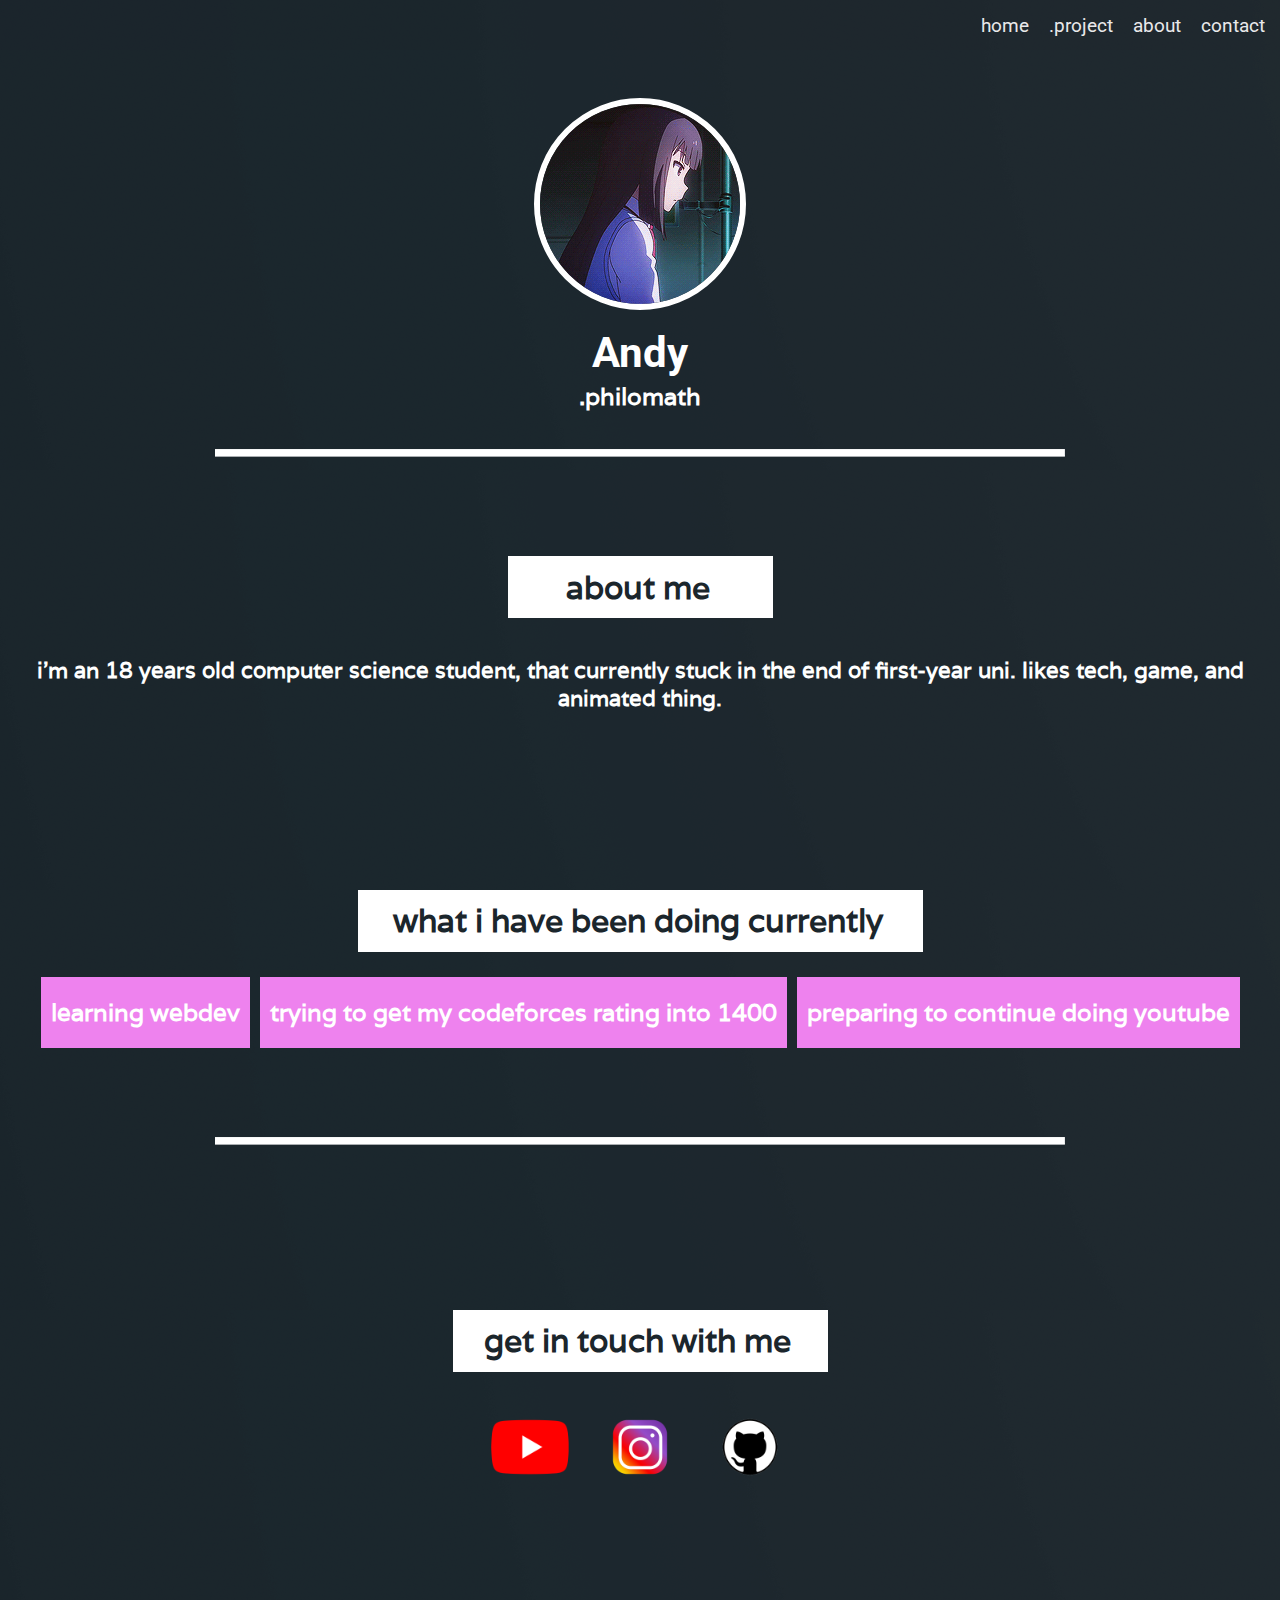
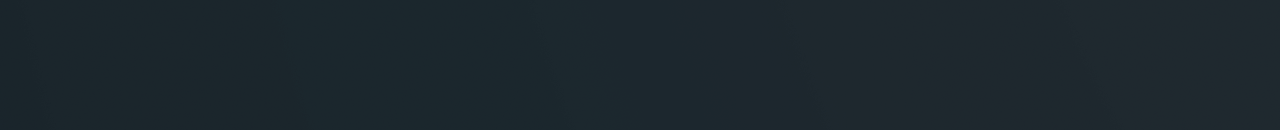
==== commit bd69f5f4: "Update index.html" ====
--- a/index.html
+++ b/index.html
@@ -33,7 +33,7 @@
         <div id = "about">
             <div class = "sContent">
                 <div class = "boxed_text">
-                    <h1 class = "boxed">who am i?</h1>
+                    <h1 class = "boxed">about me</h1>
                 </div>
                 <div class = "description">
                     <p>
@@ -44,7 +44,7 @@
         </div>
         <div class = "sContento">
             <div class = "boxed_texto">
-                <h1 class = "boxed">what am i currently doing?</h1>
+                <h1 class = "boxed">what i have been doing currently</h1>
             </div>
             <div class = "containerDesc">
                 <div class = "webdev"><a><h2>learning webdev</h2></a></div>
